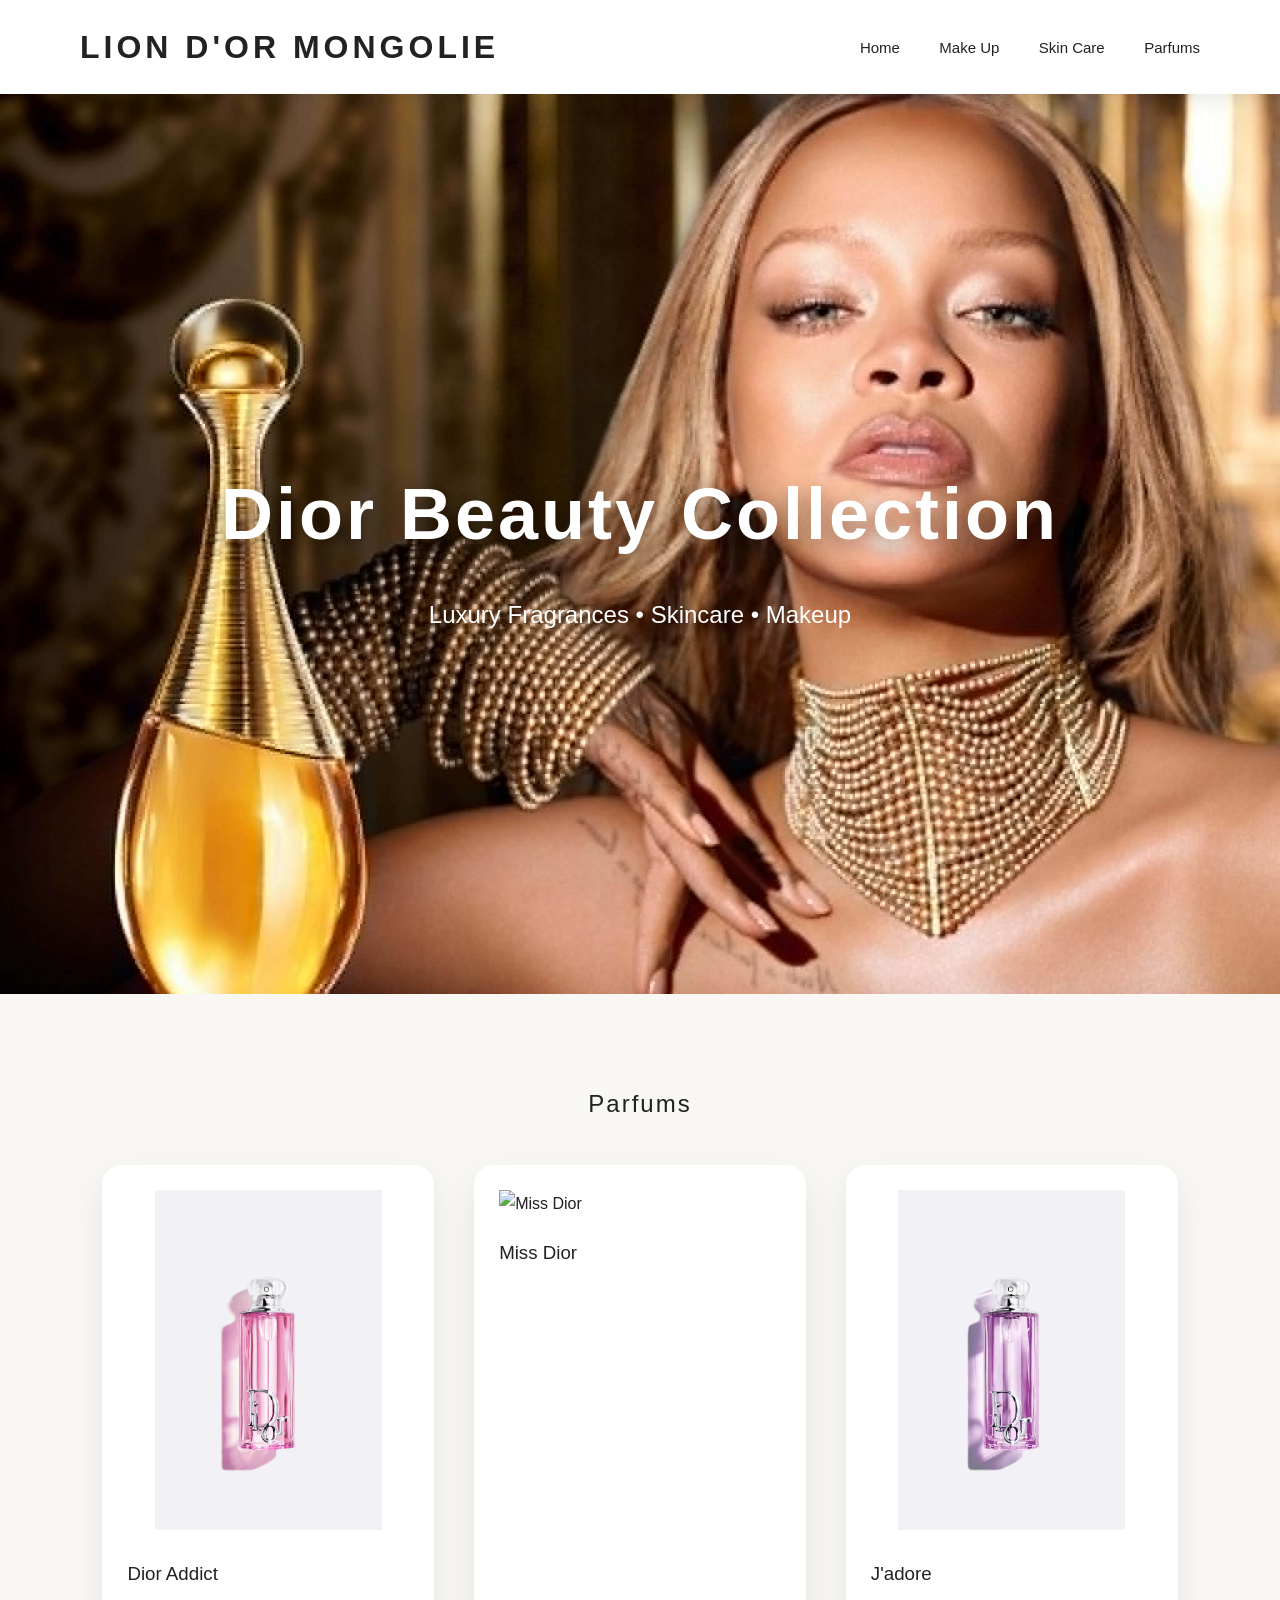
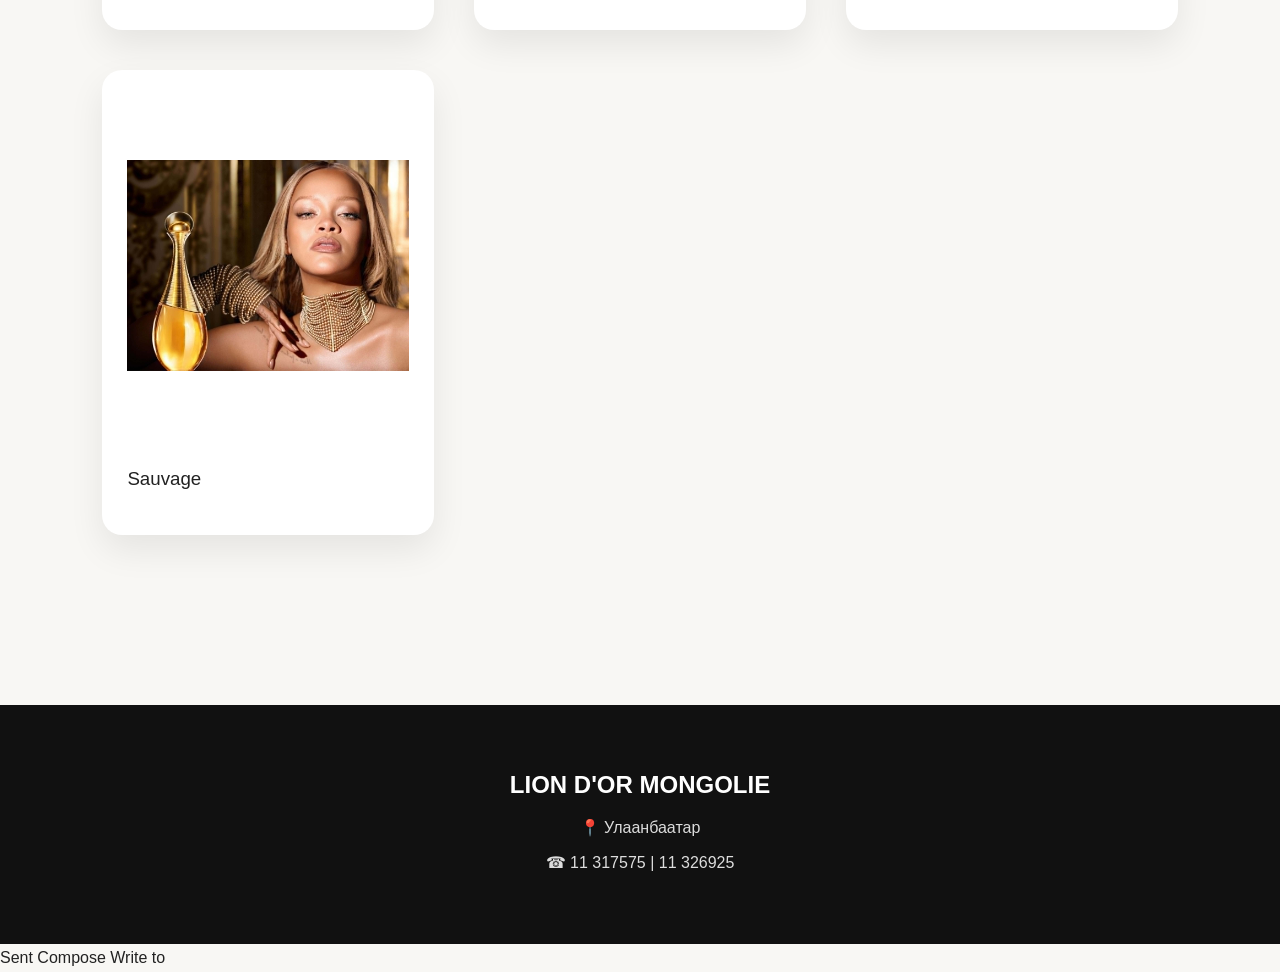
==== index.html @ a0786de4 "First Upload" ====
<!DOCTYPE html>
<html lang="mn">
<head>
<meta charset="UTF-8">
<meta name="viewport" content="width=device-width, initial-scale=1.0">

<title>LION D'OR MONGOLIE</title>

<link rel="stylesheet" href="style.css">

</head>

<body>

<header>

<div class="logo">
LION D'OR MONGOLIE
</div>

<nav>

<a href="#">Home</a>

<a href="#">Make Up</a>

<a href="#">Skin Care</a>

<a href="#parfum">Parfums</a>

</nav>

</header>

<section class="hero">

<div>

<h1>Dior Beauty Collection</h1>

<p>Luxury Fragrances • Skincare • Makeup</p>

</div>

</section>

<section class="products" id="parfum">

<h2>Parfums</h2>

<div class="grid">

<article class="card">

<a href="dior-addict.html">

<img src="images/addict-rosy.jpg" alt="Dior Addict">

<h3>Dior Addict</h3>

</a>

</article>

<article class="card">

<img src="images/addict-pechy.jpg" alt="Miss Dior">

<h3>Miss Dior</h3>

</article>

<article class="card">

<img src="images/addict-purple.jpg" alt="J'adore">

<h3>J'adore</h3>

</article>

<article class="card">

<img src="images/hero.jpg" alt="Sauvage">

<h3>Sauvage</h3>

</article>

</div>

</section>

<footer>

<h2>LION D'OR MONGOLIE</h2>

<p>📍 Улаанбаатар</p>

<p>☎ 11 317575 | 11 326925</p>

</footer>

</body>

</html>
Sent
Compose
Write to
---- style.css ----
*{
margin:0;
padding:0;
box-sizing:border-box;
}

html{
scroll-behavior:smooth;
}

body{
font-family:"Segoe UI",Arial,sans-serif;
background:#f8f7f4;
color:#222;
line-height:1.7;
}

header{
position:sticky;
top:0;
z-index:1000;
background:rgba(255,255,255,.95);
backdrop-filter:blur(10px);
padding:20px 80px;
display:flex;
justify-content:space-between;
align-items:center;
box-shadow:0 5px 20px rgba(0,0,0,.08);
}

.logo{
font-size:32px;
font-weight:700;
letter-spacing:4px;
}

nav a{
text-decoration:none;
color:#222;
margin-left:35px;
font-size:15px;
font-weight:500;
transition:.3s;
}

nav a:hover{
color:#b18b5e;
}

.hero{
height:100vh;
background:url("images/hero.jpg") center center/cover no-repeat;
display:flex;
justify-content:center;
align-items:center;
text-align:center;
padding:20px;
}

.hero h1{
font-size:72px;
color:white;
letter-spacing:3px;
text-shadow:0 8px 25px rgba(0,0,0,.45);
}

.hero p{
margin-top:20px;
font-size:24px;
color:white;
}

.products{
padding:90px 8%;
}

.products h1,
.products h2{
text-align:center;
margin-bottom:40px;
font-weight:300;
letter-spacing:2px;
}

.grid{
display:grid;
grid-template-columns:repeat(auto-fit,minmax(280px,1fr));
gap:40px;
margin-top:40px;
}

.card{
background:white;
border-radius:20px;
overflow:hidden;
box-shadow:0 15px 35px rgba(0,0,0,.08);
transition:.35s;
padding:25px;
}

.card:hover{
transform:translateY(-10px);
box-shadow:0 20px 45px rgba(0,0,0,.15);
}

.card img{
width:100%;
height:340px;
object-fit:contain;
transition:.4s;
}

.card:hover img{
transform:scale(1.06);
}

.card h2,
.card h3{
margin-top:20px;
margin-bottom:15px;
font-weight:500;
}

.card p{
font-size:16px;
color:#555;
}

.card a{
text-decoration:none;
color:inherit;
}

button,
.btn{
display:inline-block;
margin-top:20px;
padding:14px 34px;
border:none;
border-radius:50px;
background:#111;
color:white;
font-size:16px;
cursor:pointer;
transition:.3s;
text-decoration:none;
}

button:hover,
.btn:hover{
background:#b18b5e;
}

footer{
margin-top:80px;
background:#111;
color:white;
padding:60px 20px;
text-align:center;
}

footer h3{
margin-bottom:20px;
letter-spacing:2px;
}

footer p{
margin:8px 0;
color:#ddd;
}

@media(max-width:768px){

header{
padding:20px;
flex-direction:column;
}

.logo{
margin-bottom:15px;
font-size:26px;
}

nav{
display:flex;
flex-wrap:wrap;
justify-content:center;
}

nav a{
margin:8px 12px;
}

.hero{
height:70vh;
}

.hero h1{
font-size:42px;
}

.hero p{
font-size:18px;
}

.products{
padding:50px 20px;
}

.card img{
height:260px;
}

}
Sent
Compose
Write to
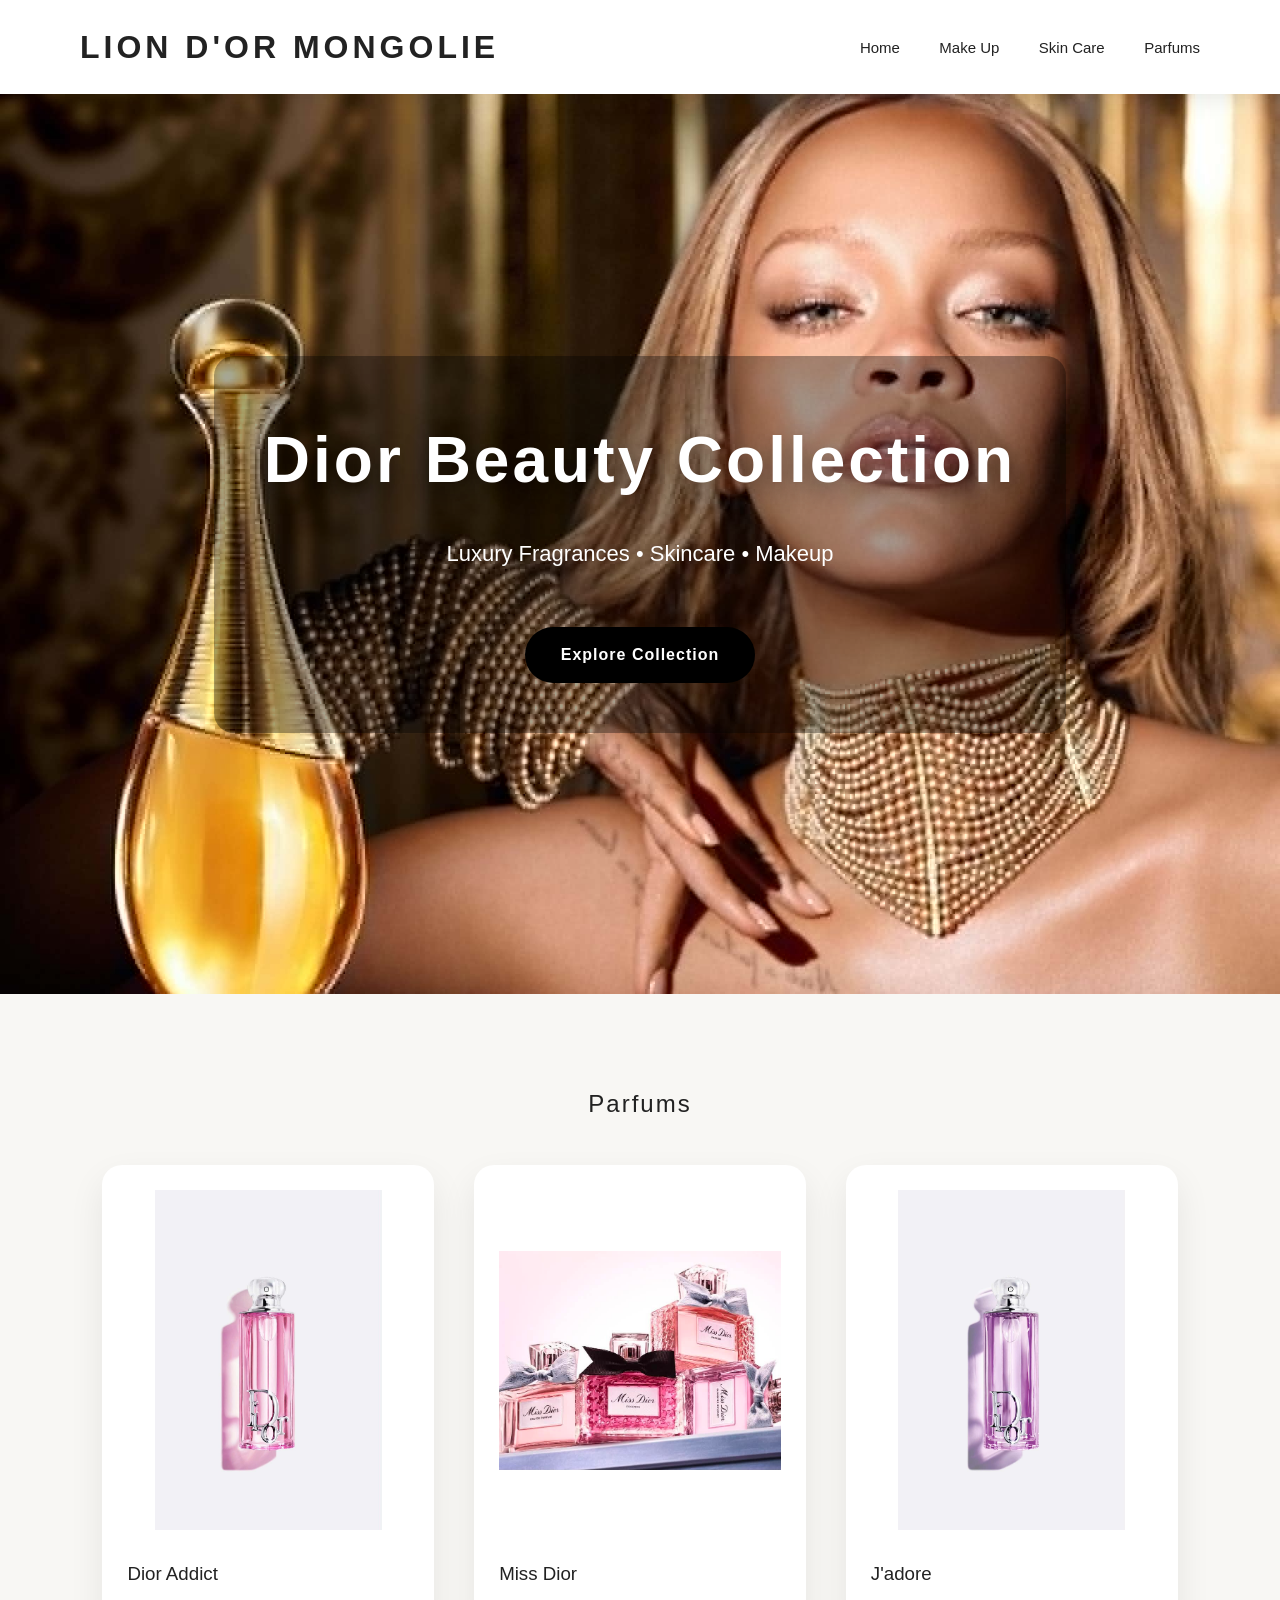
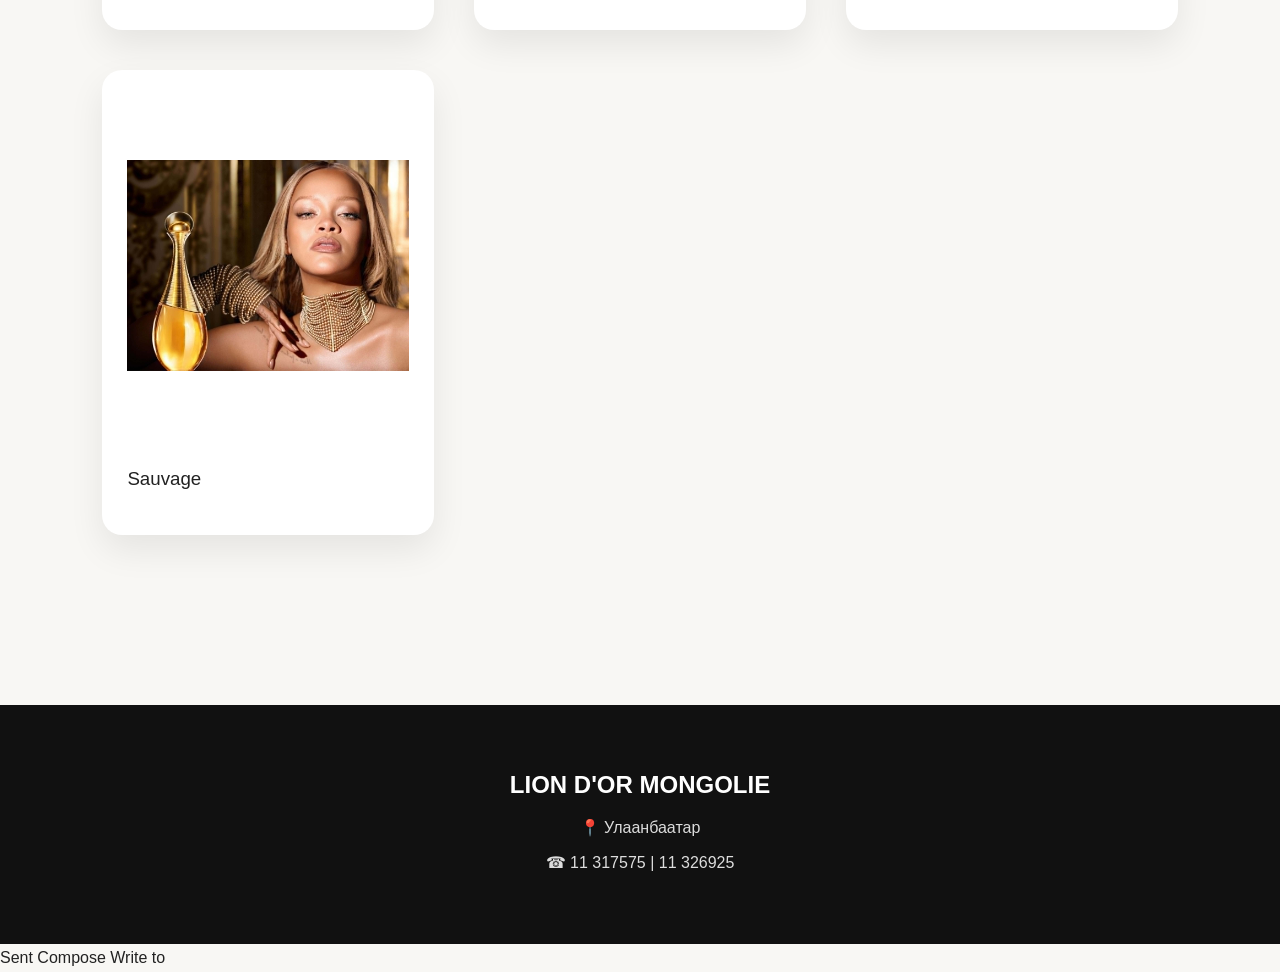
==== commit 5c6c3c76: "Update homepage" ====
--- a/index.html
+++ b/index.html
@@ -6,8 +6,8 @@
 
 <title>LION D'OR MONGOLIE</title>
 
+  
 <link rel="stylesheet" href="style.css">
-
 </head>
 
 <body>
@@ -19,71 +19,62 @@
 </div>
 
 <nav>
-
 <a href="#">Home</a>
-
 <a href="#">Make Up</a>
-
 <a href="#">Skin Care</a>
-
-<a href="#parfum">Parfums</a>
-
+<a href="#products">Parfums</a>
 </nav>
 
 </header>
 
 <section class="hero">
 
-<div>
+<div class="hero-content">
 
 <h1>Dior Beauty Collection</h1>
 
 <p>Luxury Fragrances • Skincare • Makeup</p>
 
+<a href="#products" class="hero-btn">
+Explore Collection
+</a>
+
 </div>
 
 </section>
 
-<section class="products" id="parfum">
+<section class="products" id="products">
 
 <h2>Parfums</h2>
 
 <div class="grid">
 
 <article class="card">
-
 <a href="dior-addict.html">
-
 <img src="images/addict-rosy.jpg" alt="Dior Addict">
-
 <h3>Dior Addict</h3>
-
 </a>
-
 </article>
 
 <article class="card">
-
-<img src="images/addict-pechy.jpg" alt="Miss Dior">
-
+<a href="miss-dior.html">
+<img src="images/miss-dior.jpg" alt="Miss Dior">
 <h3>Miss Dior</h3>
-
+</a>
 </article>
 
 <article class="card">
-
+<a href="jadore.html">
 <img src="images/addict-purple.jpg" alt="J'adore">
-
 <h3>J'adore</h3>
-
+</a>
 </article>
 
 <article class="card">
-
+<a href="sauvage.html">
 <img src="images/hero.jpg" alt="Sauvage">
-
 <h3>Sauvage</h3>
-
+</a>
 </article>
 
 </div>
@@ -101,7 +92,6 @@
 </footer>
 
 </body>
-
 </html>
 Sent
 Compose
--- a/style.css
+++ b/style.css
@@ -215,3 +215,96 @@
 Sent
 Compose
 Write to
+
+
+.hero{
+    height:90vh;
+    background:url("images/hero.jpg") center center/cover no-repeat;
+    display:flex;
+    justify-content:center;
+    align-items:center;
+    text-align:center;
+}
+
+.hero-content{
+    color:white;
+    background:rgba(0,0,0,.35);
+    padding:50px;
+    border-radius:20px;
+}
+
+.hero h1{
+    font-size:64px;
+    margin-bottom:20px;
+}
+
+.hero p{
+    font-size:22px;
+    margin-bottom:30px;
+}
+
+.hero-btn{
+    display:inline-block;
+    padding:15px 35px;
+    background:white;
+    color:black;
+    text-decoration:none;
+    border-radius:40px;
+    transition:.3s;
+}
+
+.hero-btn:hover{
+    background:black;
+    color:white;
+}
+.hero-content{
+    color:white;
+    background:rgba(0,0,0,.35);
+    padding:50px;
+    border-radius:20px;
+}
+
+.hero-btn{
+    display:inline-block;
+    padding:15px 35px;
+    background:white;
+    color:black;
+    text-decoration:none;
+    border-radius:40px;
+    transition:.3s;
+    font-weight:bold;
+}
+
+.hero-btn:hover{
+    background:black;
+    color:white;
+}
+Sent
+Compose
+Write to
+.hero-content{
+    text-align:center;
+}
+
+.hero-btn{
+    display:inline-block;
+    margin-top:25px;
+    padding:14px 36px;
+    background:#000;
+    color:#fff;
+    text-decoration:none;
+    border-radius:40px;
+    font-size:16px;
+    letter-spacing:1px;
+    transition:0.3s;
+}
+
+.hero-btn:hover{
+    background:#bfa46f;
+    color:#fff;
+    transform:translateY(-3px);
+    box-shadow:0 10px 25px rgba(191,164,111,.35);
+}
+Sent
+Compose
+Write to
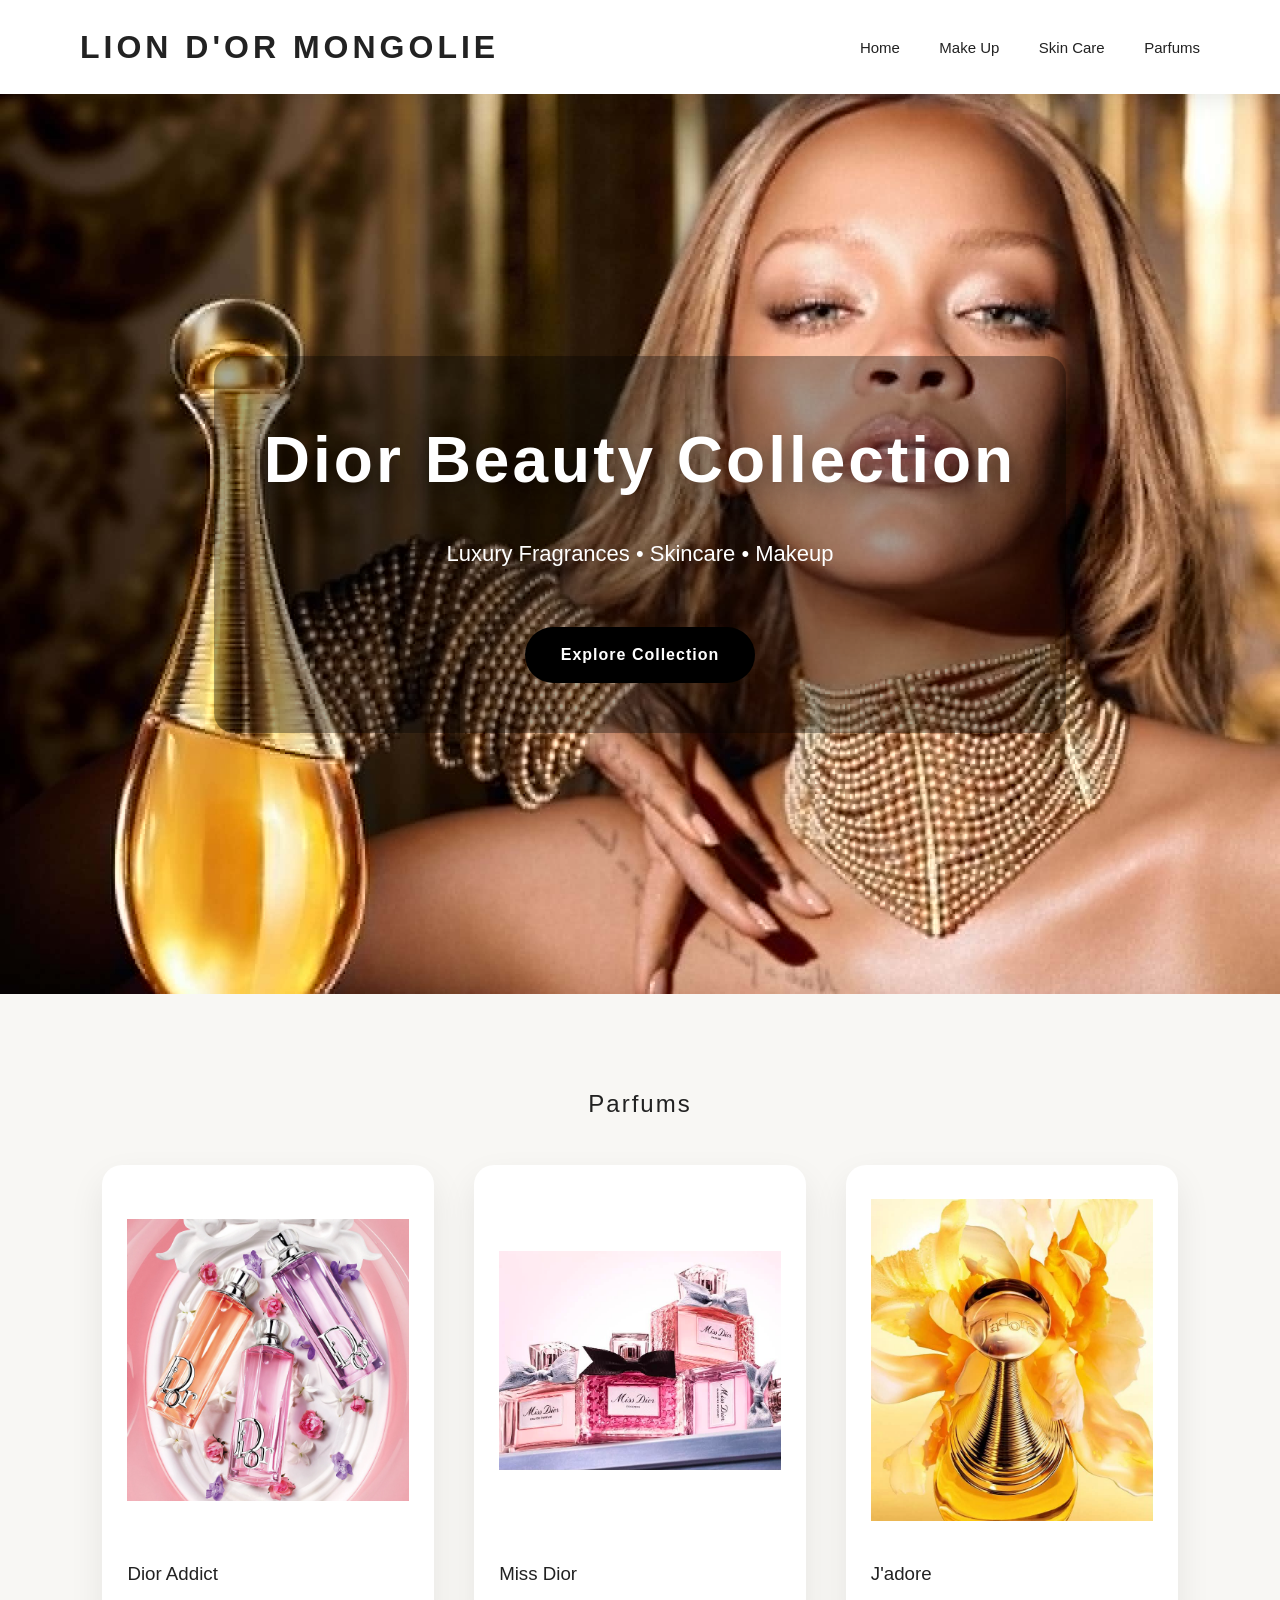
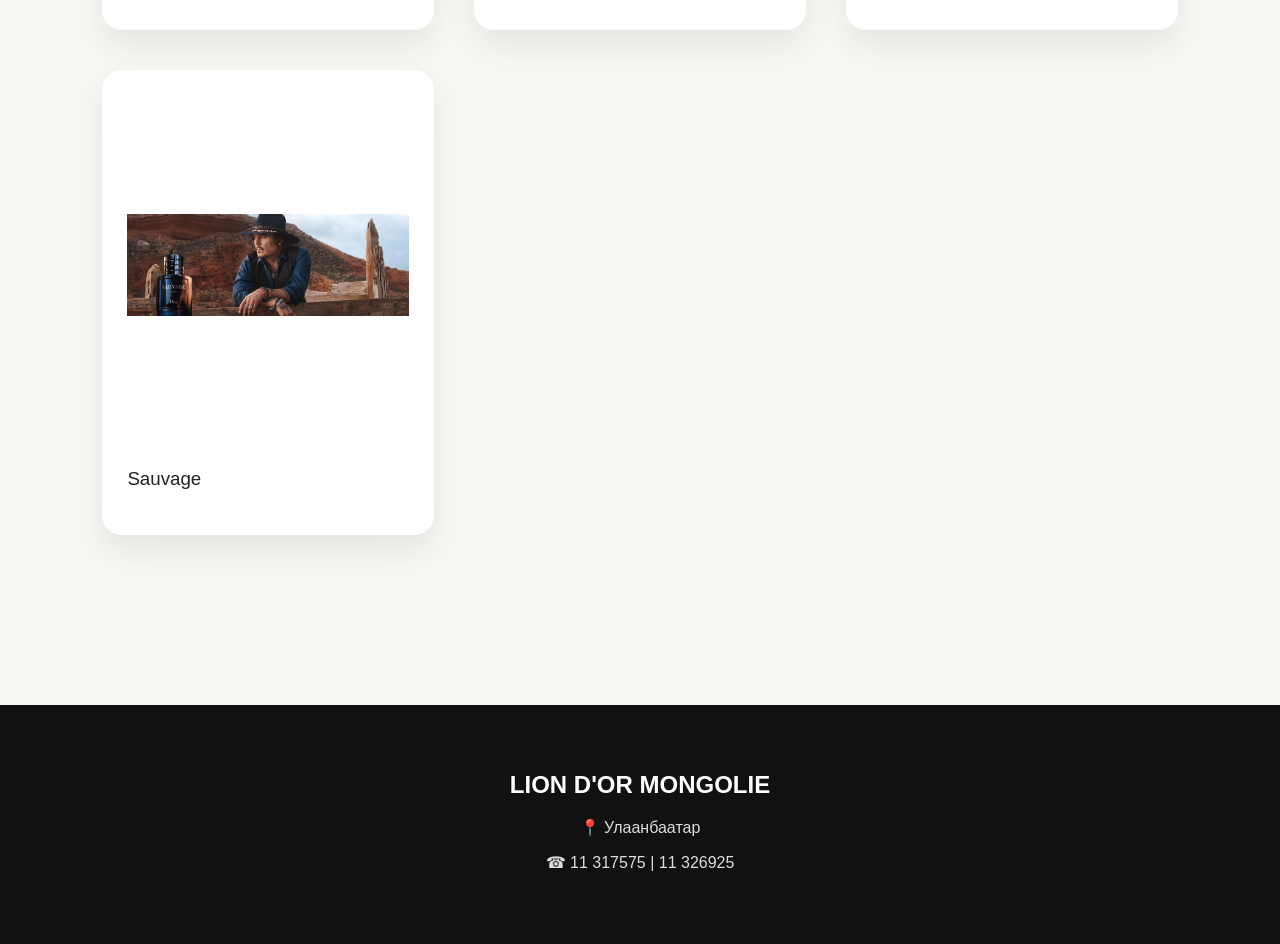
==== commit 4d97067c: "Fix homepage images" ====
--- a/index.html
+++ b/index.html
@@ -1,98 +1,91 @@
 <!DOCTYPE html>
 <html lang="mn">
 <head>
-<meta charset="UTF-8">
-<meta name="viewport" content="width=device-width, initial-scale=1.0">
+    <meta charset="UTF-8">
+    <meta name="viewport" content="width=device-width, initial-scale=1.0">
+    <title>LION D'OR MONGOLIE</title>
 
-<title>LION D'OR MONGOLIE</title>
-
-  
-<link rel="stylesheet" href="style.css">
+    <link rel="stylesheet" href="style.css">
 </head>
 
 <body>
 
 <header>
 
-<div class="logo">
-LION D'OR MONGOLIE
-</div>
+    <div class="logo">
+        LION D'OR MONGOLIE
+    </div>
 
-<nav>
-<a href="#">Home</a>
-<a href="#">Make Up</a>
-<a href="#">Skin Care</a>
-<a href="#products">Parfums</a>
-</nav>
+    <nav>
+        <a href="#">Home</a>
+        <a href="#">Make Up</a>
+        <a href="#">Skin Care</a>
+        <a href="#products">Parfums</a>
+    </nav>
 
 </header>
 
 <section class="hero">
 
-<div class="hero-content">
+    <div class="hero-content">
+        <h1>Dior Beauty Collection</h1>
 
-<h1>Dior Beauty Collection</h1>
+        <p>Luxury Fragrances • Skincare • Makeup</p>
 
-<p>Luxury Fragrances • Skincare • Makeup</p>
-
-<a href="#products" class="hero-btn">
-Explore Collection
-</a>
-
-</div>
+        <a href="#products" class="hero-btn">
+            Explore Collection
+        </a>
+    </div>
 
 </section>
 
 <section class="products" id="products">
 
-<h2>Parfums</h2>
+    <h2>Parfums</h2>
 
-<div class="grid">
+    <div class="grid">
 
-<article class="card">
-<a href="dior-addict.html">
-<img src="images/addict-rosy.jpg" alt="Dior Addict">
-<h3>Dior Addict</h3>
-</a>
-</article>
+        <article class="card">
+            <a href="dior-addict.html">
+                <img src="images/dior-addict.jpg" alt="Dior Addict">
+                <h3>Dior Addict</h3>
+            </a>
+        </article>
 
-<article class="card">
-<a href="miss-dior.html">
-<img src="images/miss-dior.jpg" alt="Miss Dior">
-<h3>Miss Dior</h3>
-</a>
-</article>
+        <article class="card">
+            <a href="miss-dior.html">
+                <img src="images/miss-dior.jpg" alt="Miss Dior">
+                <h3>Miss Dior</h3>
+            </a>
+        </article>
 
-<article class="card">
-<a href="jadore.html">
-<img src="images/addict-purple.jpg" alt="J'adore">
-<h3>J'adore</h3>
-</a>
-</article>
+        <article class="card">
+            <a href="jadore.html">
+                <img src="images/jadore.jpg" alt="J'adore">
+                <h3>J'adore</h3>
+            </a>
+        </article>
 
-<article class="card">
-<a href="sauvage.html">
-<img src="images/hero.jpg" alt="Sauvage">
-<h3>Sauvage</h3>
-</a>
-</article>
+        <article class="card">
+            <a href="sauvage.html">
+                <img src="images/sauvage.jpg" alt="Sauvage">
+                <h3>Sauvage</h3>
+            </a>
+        </article>
 
-</div>
+    </div>
 
 </section>
 
 <footer>
 
-<h2>LION D'OR MONGOLIE</h2>
+    <h2>LION D'OR MONGOLIE</h2>
 
-<p>📍 Улаанбаатар</p>
+    <p>📍 Улаанбаатар</p>
 
-<p>☎ 11 317575 | 11 326925</p>
+    <p>☎ 11 317575 | 11 326925</p>
 
 </footer>
 
 </body>
-</html>
-Sent
-Compose
-Write to
+</html>
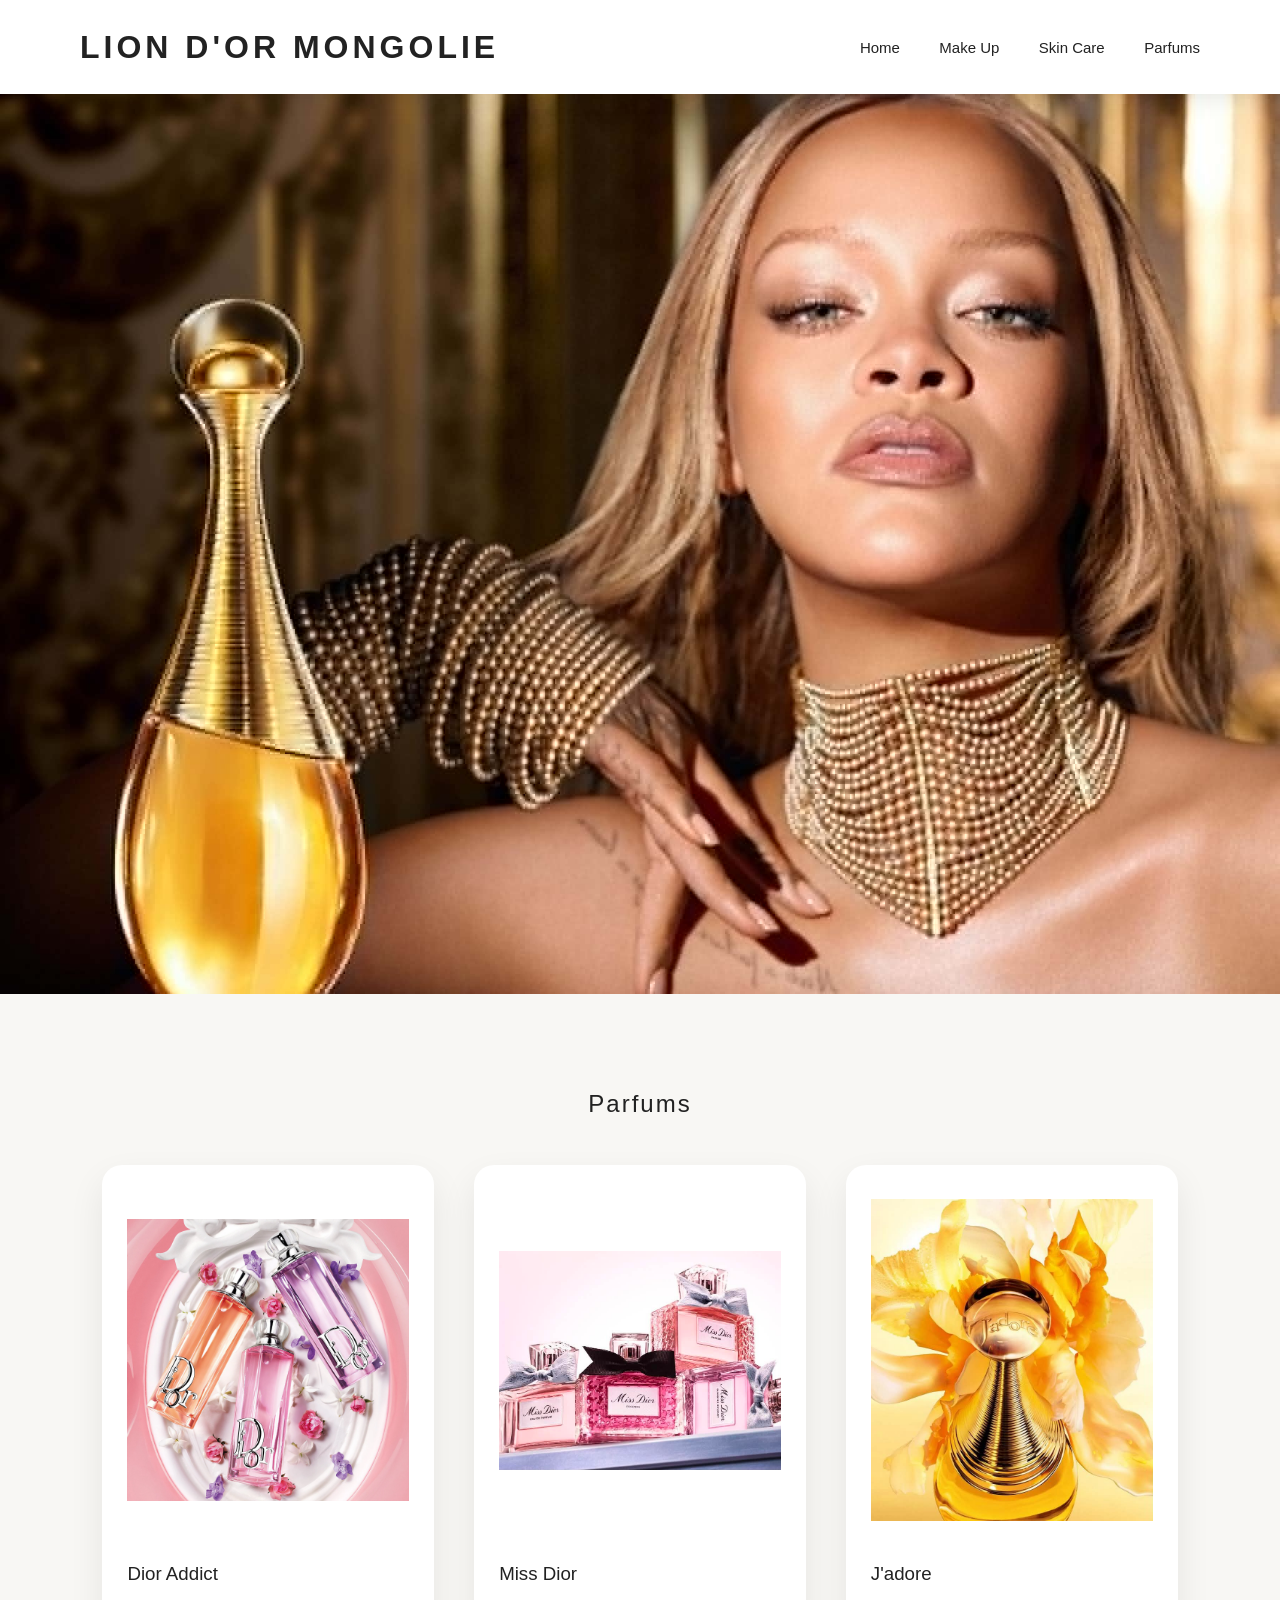
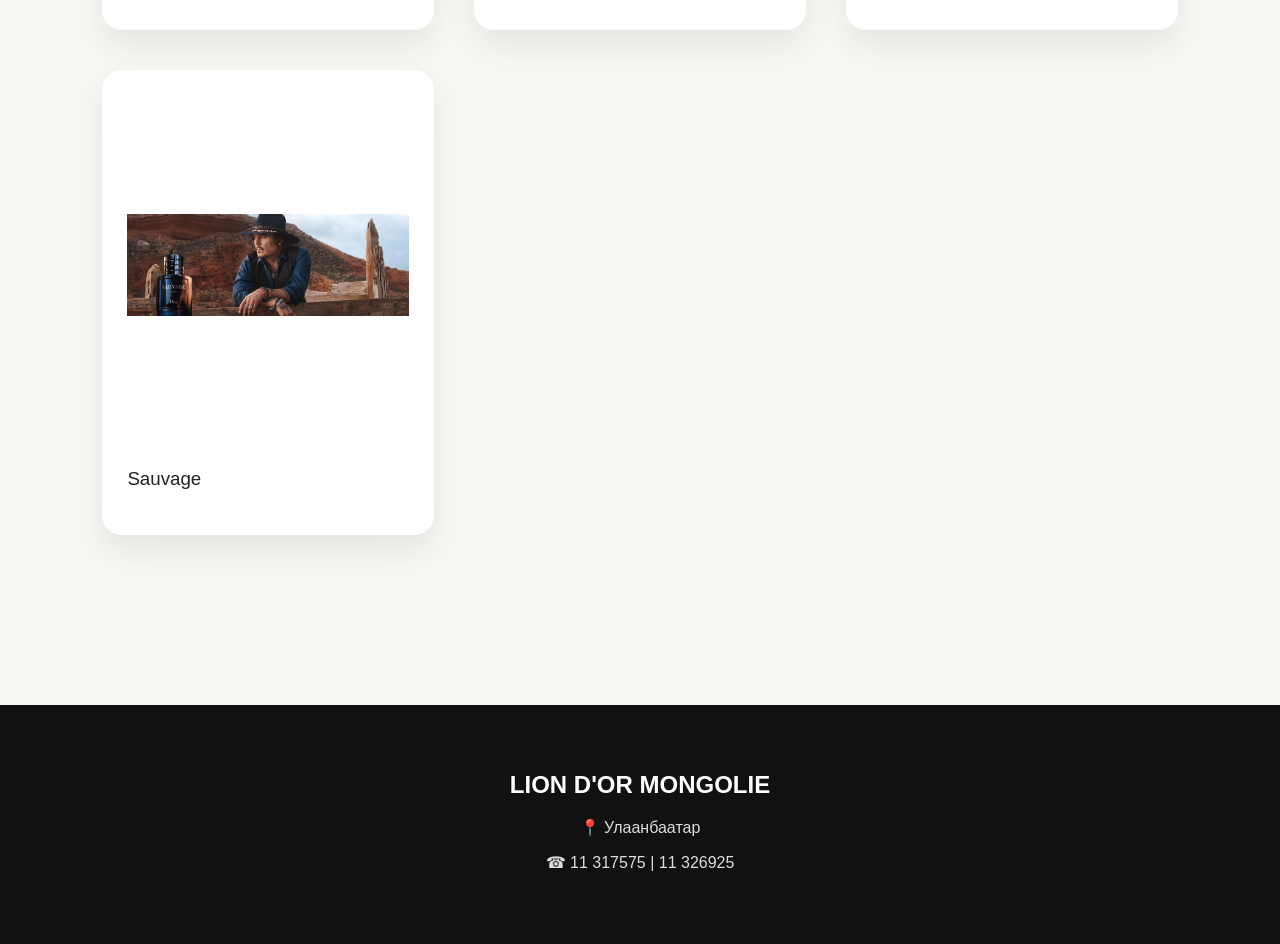
==== commit 95712b2d: "Remove hero text" ====
--- a/index.html
+++ b/index.html
@@ -25,19 +25,8 @@
 
 </header>
 
-<section class="hero">
+<section class="hero"></section>
 
-    <div class="hero-content">
-        <h1>Dior Beauty Collection</h1>
-
-        <p>Luxury Fragrances • Skincare • Makeup</p>
-
-        <a href="#products" class="hero-btn">
-            Explore Collection
-        </a>
-    </div>
-
-</section>
 
 <section class="products" id="products">
 
